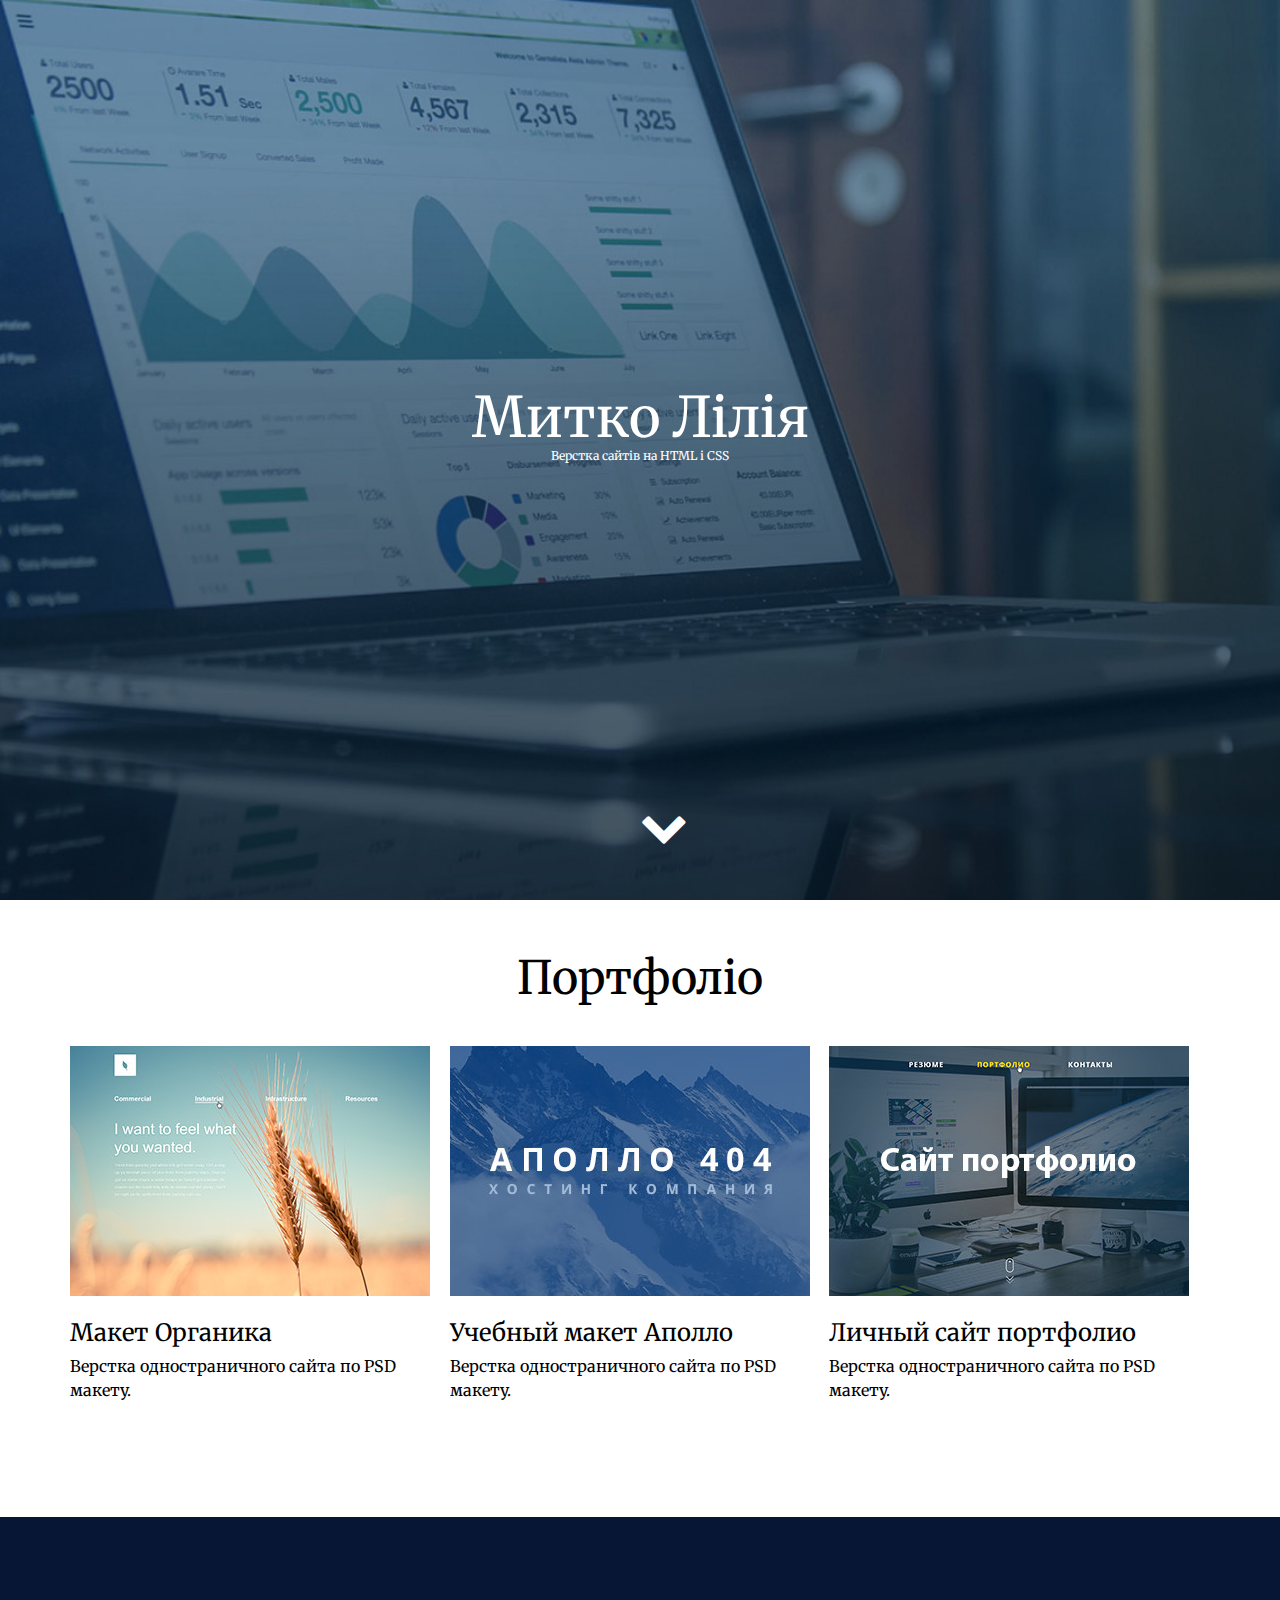
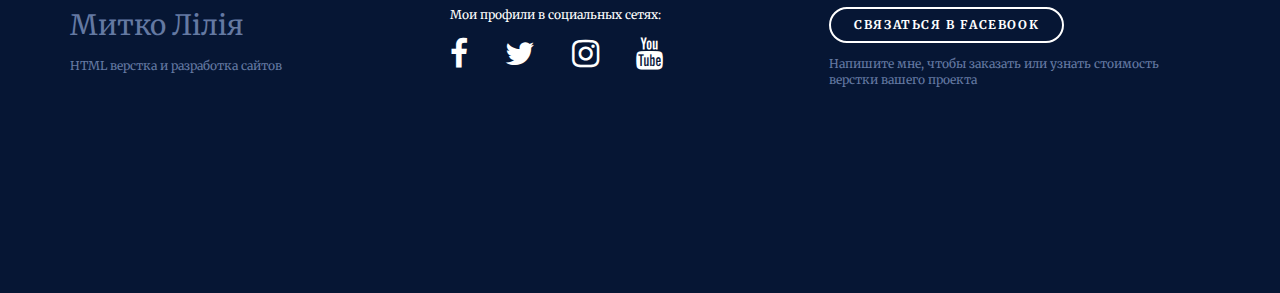
==== index.html @ f410799f "Add files via upload" ====
<!DOCTYPE html>
<html lang="en">

<head>
    <meta charset="utf-8">
    <meta http-equiv="X-UA-Compatible" content="IE=edge">
    <meta name="viewport" content="width=device-width, initial-scale=1.0">
    <title>Portfolio</title>
    <link rel="stylesheet" href="css/styles.css">
    <link rel="stylesheet" href="https://maxcdn.bootstrapcdn.com/font-awesome/4.7.0/css/font-awesome.min.css">
    <link href="https://fonts.googleapis.com/css?family=Merriweather|PT+Sans:400,700" rel="stylesheet">
    <script src="js/jquery-1.12.4.min.js"></script>
    <!--[if lt IE 9]><script src="https://cdnjs.cloudflare.com/ajax/libs/html5shiv/r29/html5.min.js"></script><![endif]-->
    <script src="js/scripts.js"></script>
</head>

<body>
    <!-- header -->
    <div class="header">
        <div class="header-title">Митко Лілія</div>
        <div class="header-slogan">Верстка сайтів на HTML і CSS</div>
        <a href="#portfolio" class="header-arrow scroll-to">
            <i class="fa fa-chevron-down" aria-hidden="true"></i>
        </a>
    </div>
    <!-- portfolio -->

    <div class="portfolio" id="portfolio">
        <div class="container">
            <div class="title">Портфоліо</div>
            <div class="row">
                <!-- work in portfolio -->
                <div class="col-4">
                    <div class="portfolio-item-img">
                        <img src="images/project_organica.jpg" alt="image description">
                    </div>
                    <div class="portfolio-item-title"><a href="work-organica.html">Макет Органика</a></div>
                    <div class="portfolio-item-text">
                        <p>Верстка одностраничного сайта по PSD макету.</p>
                    </div>
                </div>
                <!-- work in portfolio -->
                <div class="col-4">
                    <div class="portfolio-item-img">
                        <img src="images/project_apollo.jpg" alt="image description">
                    </div>
                    <div class="portfolio-item-title"><a href="work-apollo.html">Учебный макет Аполло</a></div>
                    <div class="portfolio-item-text">
                        <p>Верстка одностраничного сайта по PSD макету.</p>
                    </div>
                </div>
                <!-- work in portfolio -->
                <div class="col-4">
                    <div class="portfolio-item-img">
                        <img src="images/project_portfolio.jpg" alt="image description">
                    </div>
                    <div class="portfolio-item-title">
                        <a href="work-portfolio.html">Личный сайт портфолио</a></div>
                    <div class="portfolio-item-text">
                        <p>Верстка одностраничного сайта по PSD макету.</p>
                    </div>
                </div>
            </div>
        </div>
    </div>
    <!-- Footer -->
    <div class="footer">
        <div class="container">
            <div class="row">
                <div class="col-4">
                    <p class="footer-name">Митко Лілія</p>
                    <p>HTML верстка и разработка сайтов</p>
                </div>
                <div class="col-4">
                    <p class="footer-social">Мои профили в социальных сетях:</p>
                    <p class="social-item">
                        <a href="https://www.facebook.com/lilia.mytko?fref=ts" target="_blank"><i class="fa fa-facebook" aria-hidden="true"></i></a>
                        <a href="#" target="_blank"><i class="fa fa-twitter" aria hidden="true"></i></a>
                       <a href="#" target="_blank"> <i class="fa fa-instagram" aria-hidden="true"></i></a>
                     <a href="#" target="_blank">   <i class="fa fa-youtube" aria-hidden="true"></i></a>
                    </p>
                </div>
                <div class="col-4">
                   <a href="https://www.facebook.com/lilia.mytko?fref=ts" class="btn-primary" target="_blank"> связаться в Facebook</a> 
                  <p> Напишите мне, чтобы заказать или узнать стоимость верстки вашего проекта</p>
                </div>
            </div>
        </div>
    </div>


</body>

</html>
---- css/styles.css ----
/* General Reset */

body {
    margin: 0;
    color: #000;
    font: 12px/16px 'Merriweather', 'PT Sans', Arial, Helvetica, sans-serif;
    background: #fff;
}
img {
    border-style: none;
}
input,
textarea,
select {
    color: #000;
    vertical-align: middle;
    font: 100% Arial, Helvetica, sans-serif;
}
button::-moz-focus-inner,
input[type="reset"]::-moz-focus-inner,
input[type="button"]::-moz-focus-inner,
input[type="submit"]::-moz-focus-inner {
    border: none;
    padding: 0;
}
input[type="search"] {
    -webkit-appearance: none;
}
button,
input[type="button"],
input[type="reset"],
input[type="submit"] {
    -webkit-appearance: none;
    cursor: pointer;
    -webkit-transition: all .3s;
    -o-transition: all .3s;
    transition: all .3s;
}
form,
fieldset {
    margin: 0;
    padding: 0;
    border-style: none;
}
blockquote,
q {
    quotes: none;
}
q:before,
q:after {
    content: '';
}
a {
    color: #000;
    text-decoration: none;
    -webkit-transition: all .3s;
    -o-transition: all .3s;
    transition: all .3s;
}
a:hover {
    color: #3779a0;
}
a:focus,
button:focus,
input:focus,
textarea:focus,
select:focus {
    outline: none;
}
*,
*:before,
*:after {
    -webkit-box-sizing: border-box;
    -moz-box-sizing: border-box;
    box-sizing: border-box;
}

/*header*/

.header {
    background: url(../images/bg-header.jpg) no-repeat;
    background-size: cover;
    background-position: center;
    height: 100vh;
    display: flex;
    flex-direction: column;
    text-align: center;
    color: #fff;
    align-items: center;
    justify-content: center;
}
.header-title {
    font-size: 56px;
    line-height: 62px;
    font-family: 'Merriweather', serif;
    margin-top: -50px;
}
.header-arrow {
    font-size: 48px;
    position: absolute;
    color: #fff;
    bottom: 50px;
    left: 50%;
}

/*Portfolio*/

.portfolio {
    background: #fff;
    padding: 70px 0 100px;
}
.row:after {
    content: '';
    clear: both;
    display: table;
}
.container {
    max-width: 1140px;
    margin: 0 auto;
}
.col-4 {
    width: 33.3%;
    /*    margin-left: 30px;*/
    float: left;
}
.col-4:last-child {
    margin-right: 0;
}
.title {
    font-size: 46px;
    margin: 0 0 60px;
    font-family: 'Merriweather', serif;
    text-align: center;
}
.portfolio-item-img {
    margin-bottom: 17px;
}
.portfolio-item-title {
    font-size: 24px;
    line-height: normal;
    margin-bottom: 5px;
}
.portfolio-item-text {
    font-size: 16px;
    line-height: 1.5;
}
.portfolio-item-title {
    color: #000;
    text-decoration: none;
    border-bottom: 1px solid #fff;
}
.portfolio-item-title a:hover {
    border-bottom: 1px solid;
    border-color: rgba(0, 82, 194, 0.3);
    color: #0052C2;
}
.portfolio-item-text p {
    margin: 0 0 15px;
}
.portfolio img{
	max-width: 100%;
    height: auto;
}
a {
    transition: 0.2s ease-out;
}

/*PORTFOLIO SINGLE PAGE*/

.portfolio-single-page {
    margin: 50px 0;
    text-align: center;
}
.portfolio-single-page {
    max-width: 100%;
    margin: 0 0 50px;
    height: auto;
    display: block;
}
.portfolio-single-page .btn-back {
    border: 2px solid #061634;
    font-weight: 700;
    display: inline-block;
    border-radius: 50px;
    color: #000;
    text-transform: uppercase;
    letter-spacing: 1.6px;
    padding: 8px 23px;
    margin: 0 0 13px;
    transition: 0.2s ease-out;
}
.portfolio-single-page .btn-back:hover {
    color: #000;
    background: #0052C2;
}

/*Footer*/

.footer {
    background: #061634;
    color: #6479a2;
    padding: 90px 0 190px;
}
.footer p {
    margin: 0 0 15px;
}
.footer-name {
    font-size: 28px;
    margin 0 0 10px;
    line-height: normal;
    font-family: 'Merriweather', serif;
}
.footer-social {
    color: #fff;
}
.social-item {
    color: #fff;
    font-size: 32px;
}
.social-item a {
    color: #fff;
    margin-right: 30px;
}
.social-item a:last-child {
    margin-right: 0;
}
.social-item a:hover {
    background: #ffe400;
    transition: 0.2s ease-out;
}
.btn-primary {
    border: 2px solid #fff;
    font-weight: 700;
    display: inline-block;
    border-radius: 50px;
    color: #fff;
    text-transform: uppercase;
    letter-spacing: 1.6px;
    padding: 8px 23px;
    margin: 0 0 13px;
    transition: 0.2s ease-out;
}
.btn-primary:hover {
    color: #061634;
    background: #fff;
}
* {
    box-sizing: border-box;
}

/* General settings */

@media screen and (max-width: 1160px) {
    .container {
        width: 100%;
    }
    .col-4 {
        width: 100%;
        box-sizing: border-box;
        margin: 0 0 30px;
        padding: 0 15px;
        text-align: center;
    }
    .header-title {
        font-size: 38px;
        line-height: 48px;
        margin-bottom: 15px;
    }
    .header-slogan {
        font-size: 22px;
        line-height: 38px;
    }
    .portfolio {
        padding: 40px 0 50px;
    }
}
@media only screen and (max-width: 991px) {}
@media screen and (max-width: 767px),
screen and (orientation: landscape) and (max-width: 767px),
screen and (orientation: portrait) and (max-width: 767px) {}
@media screen and (max-width: 480px) {}
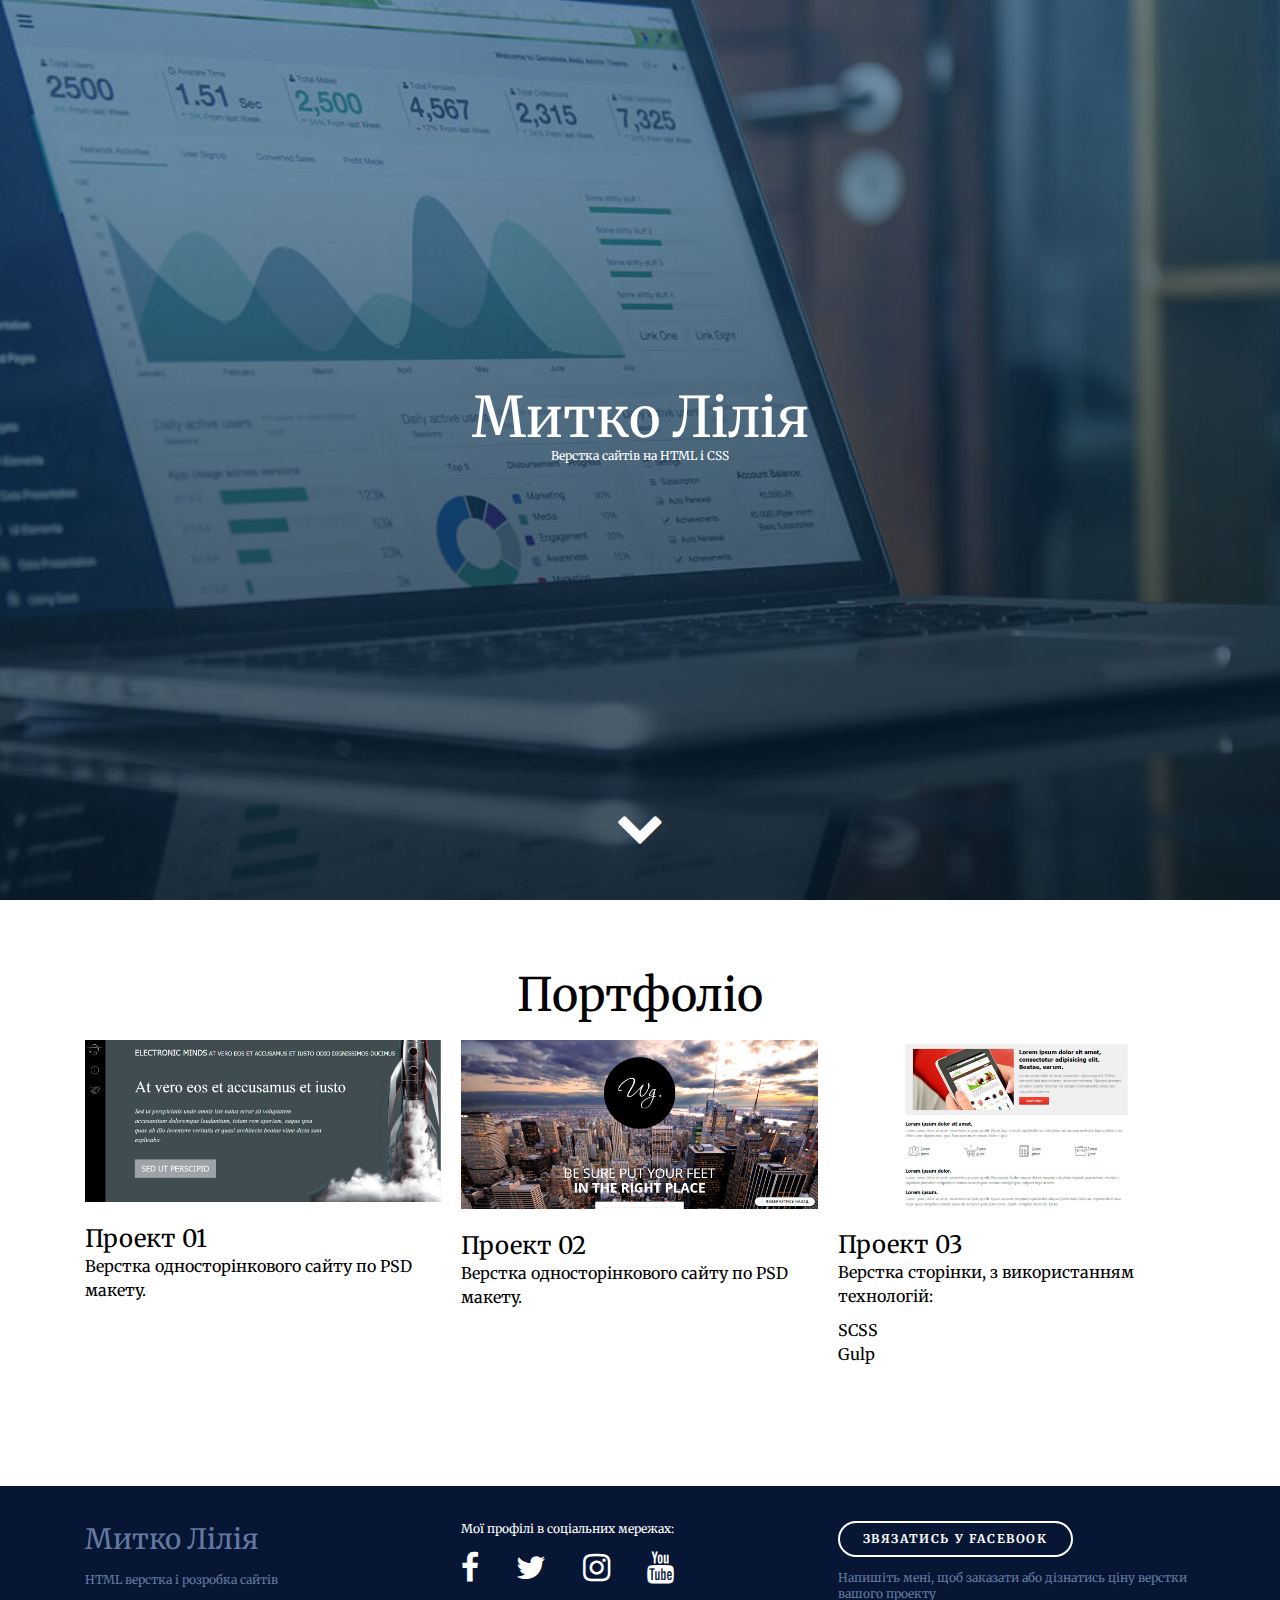
==== commit 4f3ee640: "Add files via upload" ====
--- a/index.html
+++ b/index.html
@@ -32,32 +32,35 @@
                 <!-- work in portfolio -->
                 <div class="col-4">
                     <div class="portfolio-item-img">
-                        <img src="images/project_organica.jpg" alt="image description">
+                        <img src="images/project-01.jpg" alt="image description">
                     </div>
-                    <div class="portfolio-item-title"><a href="work-organica.html">Макет Органика</a></div>
+                    <a class="portfolio-item-title" href="https://mytka.github.io/project-01/">Проект 01</a>
                     <div class="portfolio-item-text">
-                        <p>Верстка одностраничного сайта по PSD макету.</p>
+                        <p>Верстка односторінкового сайту по PSD макету.</p>
                     </div>
                 </div>
                 <!-- work in portfolio -->
                 <div class="col-4">
                     <div class="portfolio-item-img">
-                        <img src="images/project_apollo.jpg" alt="image description">
+                        <img src="images/project-02.jpg" alt="image description">
                     </div>
-                    <div class="portfolio-item-title"><a href="work-apollo.html">Учебный макет Аполло</a></div>
+                   	<a class="portfolio-item-title" href="https://mytka.github.io/project-02/">Проект 02</a>
                     <div class="portfolio-item-text">
-                        <p>Верстка одностраничного сайта по PSD макету.</p>
+                       <p>Верстка односторінкового сайту по PSD макету.</p>
                     </div>
                 </div>
                 <!-- work in portfolio -->
                 <div class="col-4">
                     <div class="portfolio-item-img">
-                        <img src="images/project_portfolio.jpg" alt="image description">
+                        <img src="images/project-03.jpg" alt="image description">
                     </div>
-                    <div class="portfolio-item-title">
-                        <a href="work-portfolio.html">Личный сайт портфолио</a></div>
+                    <a  class="portfolio-item-title" href="https://mytka.github.io/project-03/">Проект 03</a>
                     <div class="portfolio-item-text">
-                        <p>Верстка одностраничного сайта по PSD макету.</p>
+                       <p>Верстка сторінки, з використанням технологій: </p>
+                       <ol>
+                       	<li>SCSS</li>
+                       	<li>Gulp</li>
+                       </ol>
                     </div>
                 </div>
             </div>
@@ -69,10 +72,10 @@
             <div class="row">
                 <div class="col-4">
                     <p class="footer-name">Митко Лілія</p>
-                    <p>HTML верстка и разработка сайтов</p>
+                    <p>HTML верстка і розробка сайтів</p>
                 </div>
                 <div class="col-4">
-                    <p class="footer-social">Мои профили в социальных сетях:</p>
+                    <p class="footer-social">Мої профілі в соціальних мережах:</p>
                     <p class="social-item">
                         <a href="https://www.facebook.com/lilia.mytko?fref=ts" target="_blank"><i class="fa fa-facebook" aria-hidden="true"></i></a>
                         <a href="#" target="_blank"><i class="fa fa-twitter" aria hidden="true"></i></a>
@@ -81,8 +84,8 @@
                     </p>
                 </div>
                 <div class="col-4">
-                   <a href="https://www.facebook.com/lilia.mytko?fref=ts" class="btn-primary" target="_blank"> связаться в Facebook</a> 
-                  <p> Напишите мне, чтобы заказать или узнать стоимость верстки вашего проекта</p>
+                   <a href="https://www.facebook.com/lilia.mytko?fref=ts" class="btn-primary" target="_blank"> звязатись у Facebook</a> 
+                  <p> Напишіть мені, щоб заказати або дізнатись ціну верстки вашого проекту</p>
                 </div>
             </div>
         </div>
--- a/css/styles.css
+++ b/css/styles.css
@@ -101,6 +101,10 @@
     color: #fff;
     bottom: 50px;
     left: 50%;
+	-webkit-transform: translateX(-50%);
+	-ms-transform: translateX(-50%);
+	-o-transform: translateX(-50%);
+	transform: translateX(-50%);
 }
 
 /*Portfolio*/
@@ -109,6 +113,7 @@
     background: #fff;
     padding: 70px 0 100px;
 }
+.container:after,
 .row:after {
     content: '';
     clear: both;
@@ -117,18 +122,27 @@
 .container {
     max-width: 1140px;
     margin: 0 auto;
+	padding-left: 15px;
+	padding-right: 15px;
+}
+.row{
+	margin: 0 -10px;
+	font-size: 0;
+	line-height: 0;
 }
 .col-4 {
     width: 33.3%;
-    /*    margin-left: 30px;*/
-    float: left;
-}
-.col-4:last-child {
-    margin-right: 0;
+	display: inline-block;
+	vertical-align: top;
+	padding: 0 10px;
+	margin-bottom: 10px;
+	font-size: 12px;
+	line-height: 16px;
 }
 .title {
     font-size: 46px;
-    margin: 0 0 60px;
+	line-height: 50px;
+    margin: 0 0 20px;
     font-family: 'Merriweather', serif;
     text-align: center;
 }
@@ -144,6 +158,11 @@
     font-size: 16px;
     line-height: 1.5;
 }
+.portfolio-item-text ol{
+	list-style: none;
+	padding: 0;
+	margin: 10px 0;
+}
 .portfolio-item-title {
     color: #000;
     text-decoration: none;
@@ -155,7 +174,7 @@
     color: #0052C2;
 }
 .portfolio-item-text p {
-    margin: 0 0 15px;
+    margin: 0 0 10px;
 }
 .portfolio img{
 	max-width: 100%;
@@ -199,7 +218,7 @@
 .footer {
     background: #061634;
     color: #6479a2;
-    padding: 90px 0 190px;
+    padding: 35px 0 15px;
 }
 .footer p {
     margin: 0 0 15px;
@@ -225,8 +244,7 @@
     margin-right: 0;
 }
 .social-item a:hover {
-    background: #ffe400;
-    transition: 0.2s ease-out;
+	opacity: .7;
 }
 .btn-primary {
     border: 2px solid #fff;
@@ -244,19 +262,13 @@
     color: #061634;
     background: #fff;
 }
-* {
-    box-sizing: border-box;
-}
+
 
 /* General settings */
 
 @media screen and (max-width: 1160px) {
-    .container {
-        width: 100%;
-    }
     .col-4 {
         width: 100%;
-        box-sizing: border-box;
         margin: 0 0 30px;
         padding: 0 15px;
         text-align: center;
@@ -274,8 +286,36 @@
         padding: 40px 0 50px;
     }
 }
-@media only screen and (max-width: 991px) {}
 @media screen and (max-width: 767px),
 screen and (orientation: landscape) and (max-width: 767px),
-screen and (orientation: portrait) and (max-width: 767px) {}
-@media screen and (max-width: 480px) {}
+screen and (orientation: portrait) and (max-width: 767px) {
+	.footer{
+		padding: 30px 0 10px;	
+	}
+	.portfolio{
+		padding: 25px 0 15px;
+	}
+	.header-title{
+		font-size: 32px;
+		line-height: 36px;
+	}
+	.header-slogan{
+		font-size: 18px;
+		line-height: 24px;
+	}
+	.title{
+		font-size: 40px;
+		line-height: 44px;	
+	}
+	.header-arrow{
+		bottom: 15px;
+		font-size: 30px;
+	}
+	.portfolio-item-img,
+	.col-4{
+		margin-bottom: 15px;
+	}
+	.portfolio-item-title{
+		font-size: 20px;
+	}
+}
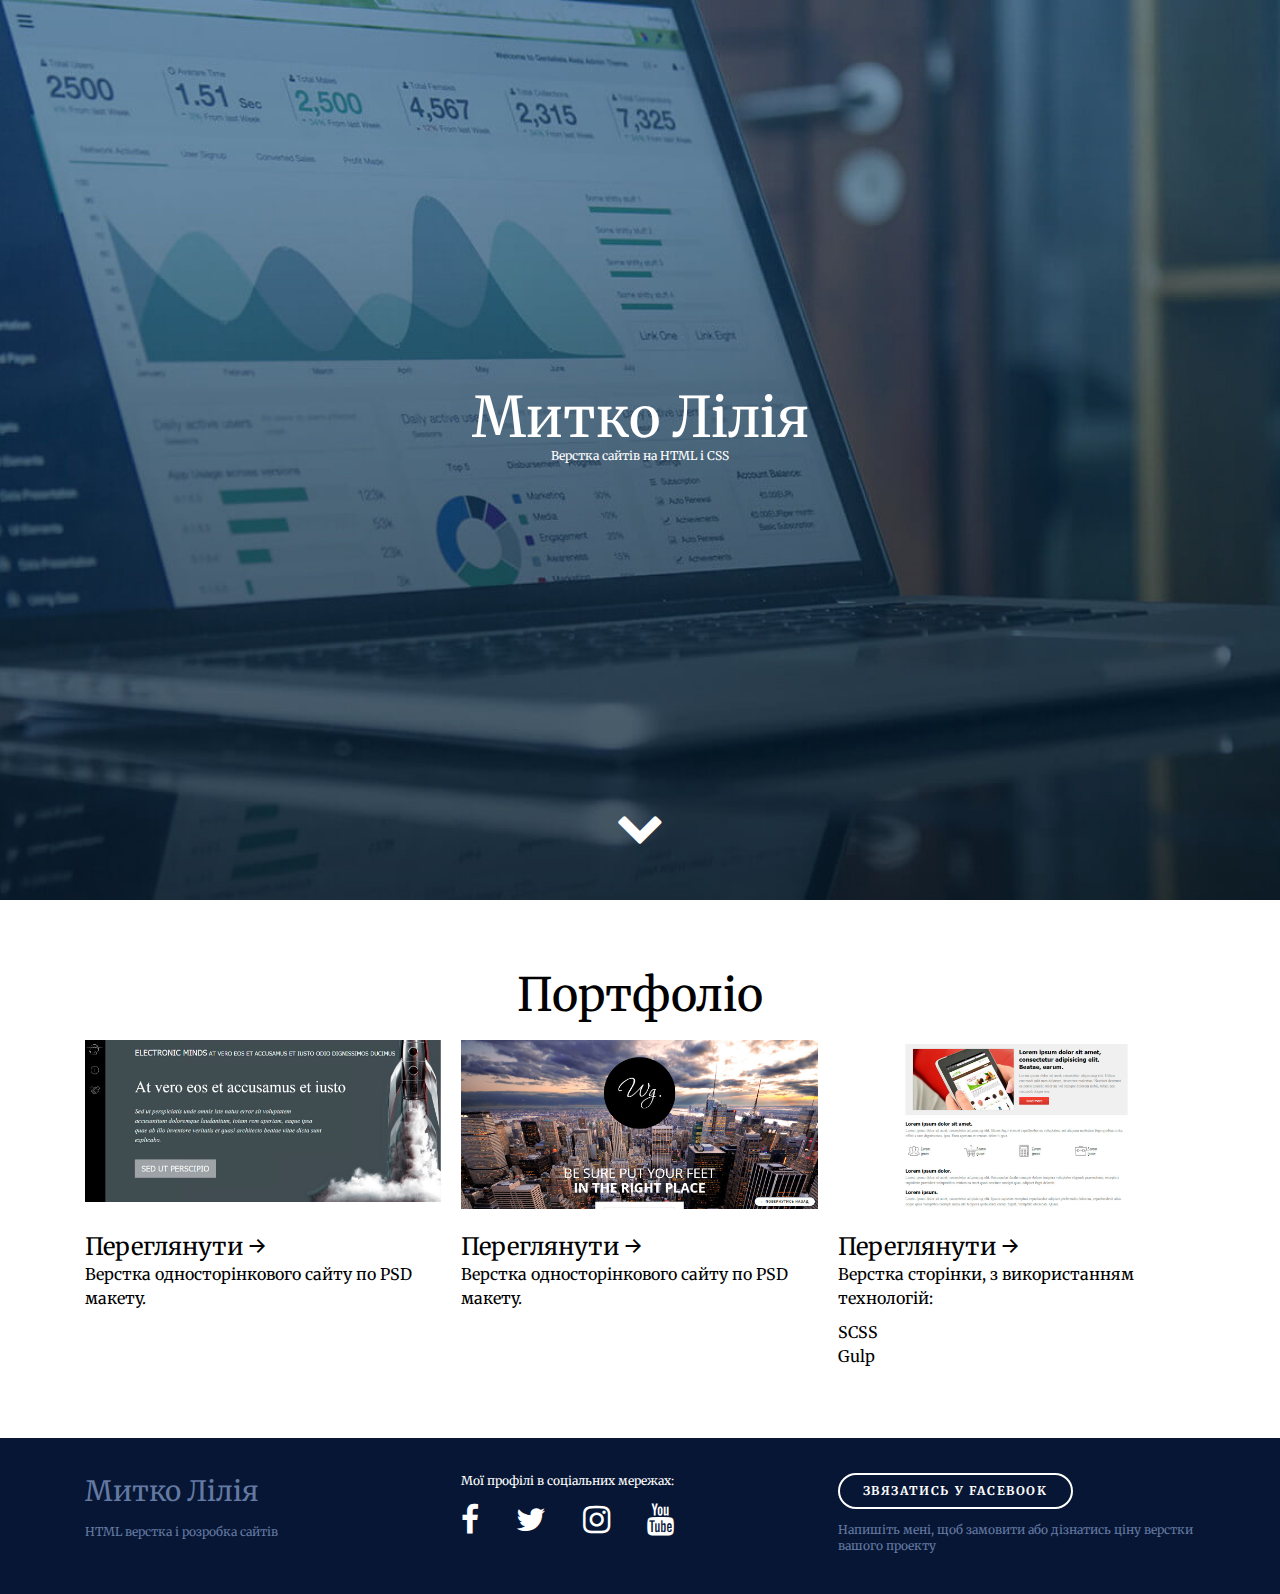
==== commit dd0e6339: "Add files via upload" ====
--- a/index.html
+++ b/index.html
@@ -34,7 +34,7 @@
                     <div class="portfolio-item-img">
                         <img src="images/project-01.jpg" alt="image description">
                     </div>
-                    <a class="portfolio-item-title" href="https://mytka.github.io/project-01/">Проект 01</a>
+                    <a class="portfolio-item-title" href="https://mytka.github.io/project-01/">Переглянути &rarr;</a>
                     <div class="portfolio-item-text">
                         <p>Верстка односторінкового сайту по PSD макету.</p>
                     </div>
@@ -44,7 +44,7 @@
                     <div class="portfolio-item-img">
                         <img src="images/project-02.jpg" alt="image description">
                     </div>
-                   	<a class="portfolio-item-title" href="https://mytka.github.io/project-02/">Проект 02</a>
+                   	<a class="portfolio-item-title" href="https://mytka.github.io/project-02/">Переглянути &rarr;</a>
                     <div class="portfolio-item-text">
                        <p>Верстка односторінкового сайту по PSD макету.</p>
                     </div>
@@ -54,7 +54,7 @@
                     <div class="portfolio-item-img">
                         <img src="images/project-03.jpg" alt="image description">
                     </div>
-                    <a  class="portfolio-item-title" href="https://mytka.github.io/project-03/">Проект 03</a>
+                    <a  class="portfolio-item-title" href="https://mytka.github.io/project-03/">Переглянути &rarr;</a>
                     <div class="portfolio-item-text">
                        <p>Верстка сторінки, з використанням технологій: </p>
                        <ol>
@@ -85,7 +85,7 @@
                 </div>
                 <div class="col-4">
                    <a href="https://www.facebook.com/lilia.mytko?fref=ts" class="btn-primary" target="_blank"> звязатись у Facebook</a> 
-                  <p> Напишіть мені, щоб заказати або дізнатись ціну верстки вашого проекту</p>
+                  <p> Напишіть мені, щоб замовити або дізнатись ціну верстки вашого проекту</p>
                 </div>
             </div>
         </div>
--- a/css/styles.css
+++ b/css/styles.css
@@ -111,7 +111,7 @@
 
 .portfolio {
     background: #fff;
-    padding: 70px 0 100px;
+    padding: 70px 0 50px;
 }
 .container:after,
 .row:after {
@@ -148,6 +148,7 @@
 }
 .portfolio-item-img {
     margin-bottom: 17px;
+	min-height: 174px;
 }
 .portfolio-item-title {
     font-size: 24px;
